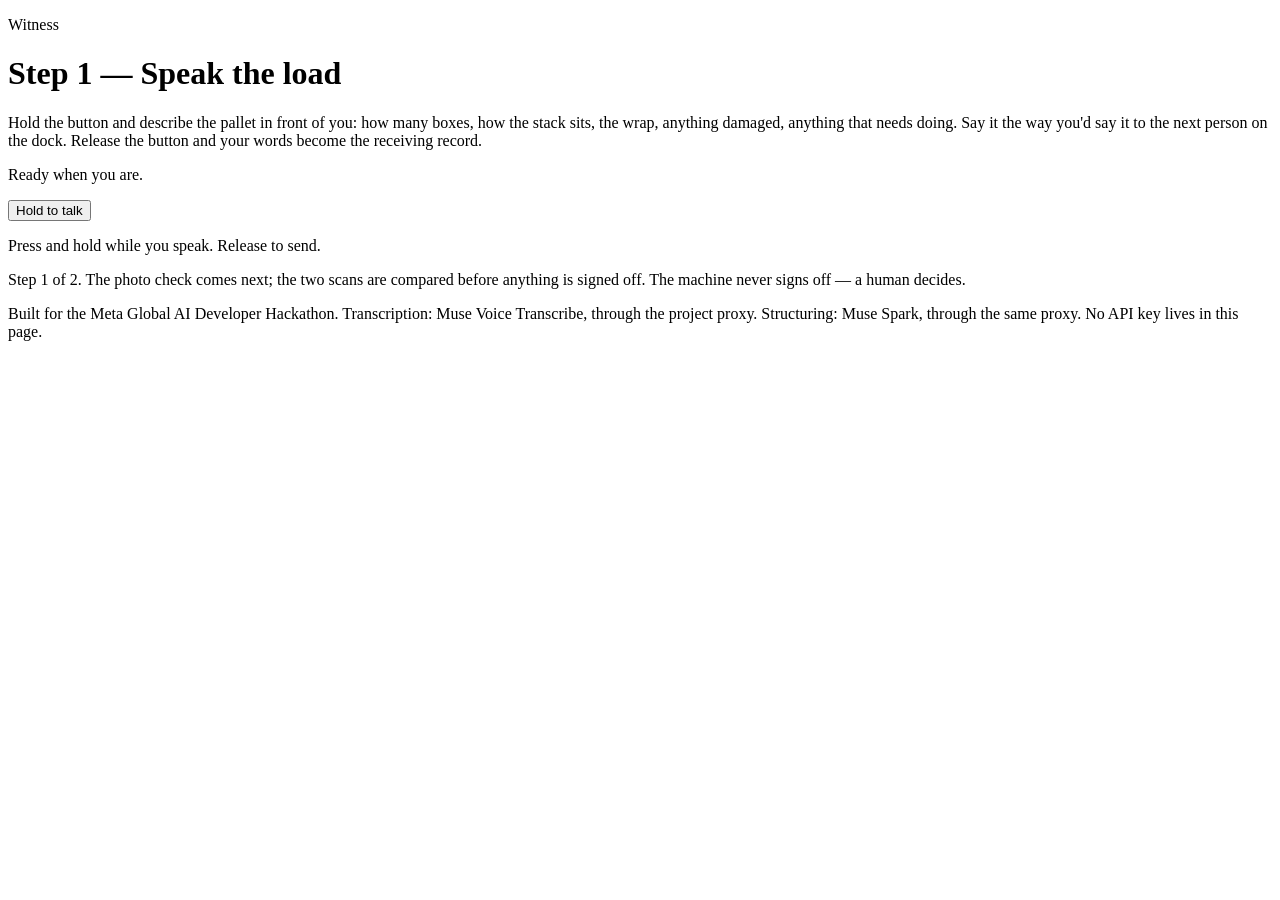
==== index.html @ 19655ab4 "Step 1 page: hold-to-talk voice scan, verbatim transcript, structured record" ====
<!DOCTYPE html>
<html lang="en">
<head>
<meta charset="utf-8">
<meta name="viewport" content="width=device-width, initial-scale=1">
<title>Witness — Step 1: Speak the load</title>
<link rel="stylesheet" href="css/witness.css">
</head>
<body>
<main class="wrap">

  <header class="masthead">
    <p class="kicker">Witness</p>
    <h1>Step 1 — Speak the load</h1>
    <p class="lede">Hold the button and describe the pallet in front of you:
    how many boxes, how the stack sits, the wrap, anything damaged, anything
    that needs doing. Say it the way you'd say it to the next person on the
    dock. Release the button and your words become the receiving record.</p>
  </header>

  <p id="status" class="status" role="status">Ready when you are.</p>

  <button id="talkBtn" class="talk" type="button" aria-pressed="false">
    <span id="talkLabel">Hold to talk</span>
  </button>
  <p class="hint">Press and hold while you speak. Release to send.</p>

  <div id="errorBox" class="error" role="alert" hidden></div>

  <section id="transcriptBox" class="panel" hidden>
    <h2>Your spoken scan</h2>
    <p class="note">Exactly as transcribed — unedited. This is witness one.</p>
    <p id="transcriptText" class="transcript"></p>
  </section>

  <section id="recordBox" class="panel" hidden>
    <h2>Receiving record</h2>
    <p class="note">Structured from your words only. A field you didn't
    speak to says <em>Not said</em> — nothing is filled in for you.</p>
    <dl id="recordRows" class="rows"></dl>
  </section>

  <footer class="foot">
    <p>Step 1 of 2. The photo check comes next; the two scans are compared
    before anything is signed off. The machine never signs off — a human
    decides.</p>
    <p class="small">Built for the Meta Global AI Developer Hackathon.
    Transcription: Muse Voice Transcribe, through the project proxy.
    Structuring: Muse Spark, through the same proxy. No API key lives in
    this page.</p>
  </footer>

</main>
<script src="js/voice.js"></script>
<script src="js/record.js"></script>
</body>
</html>
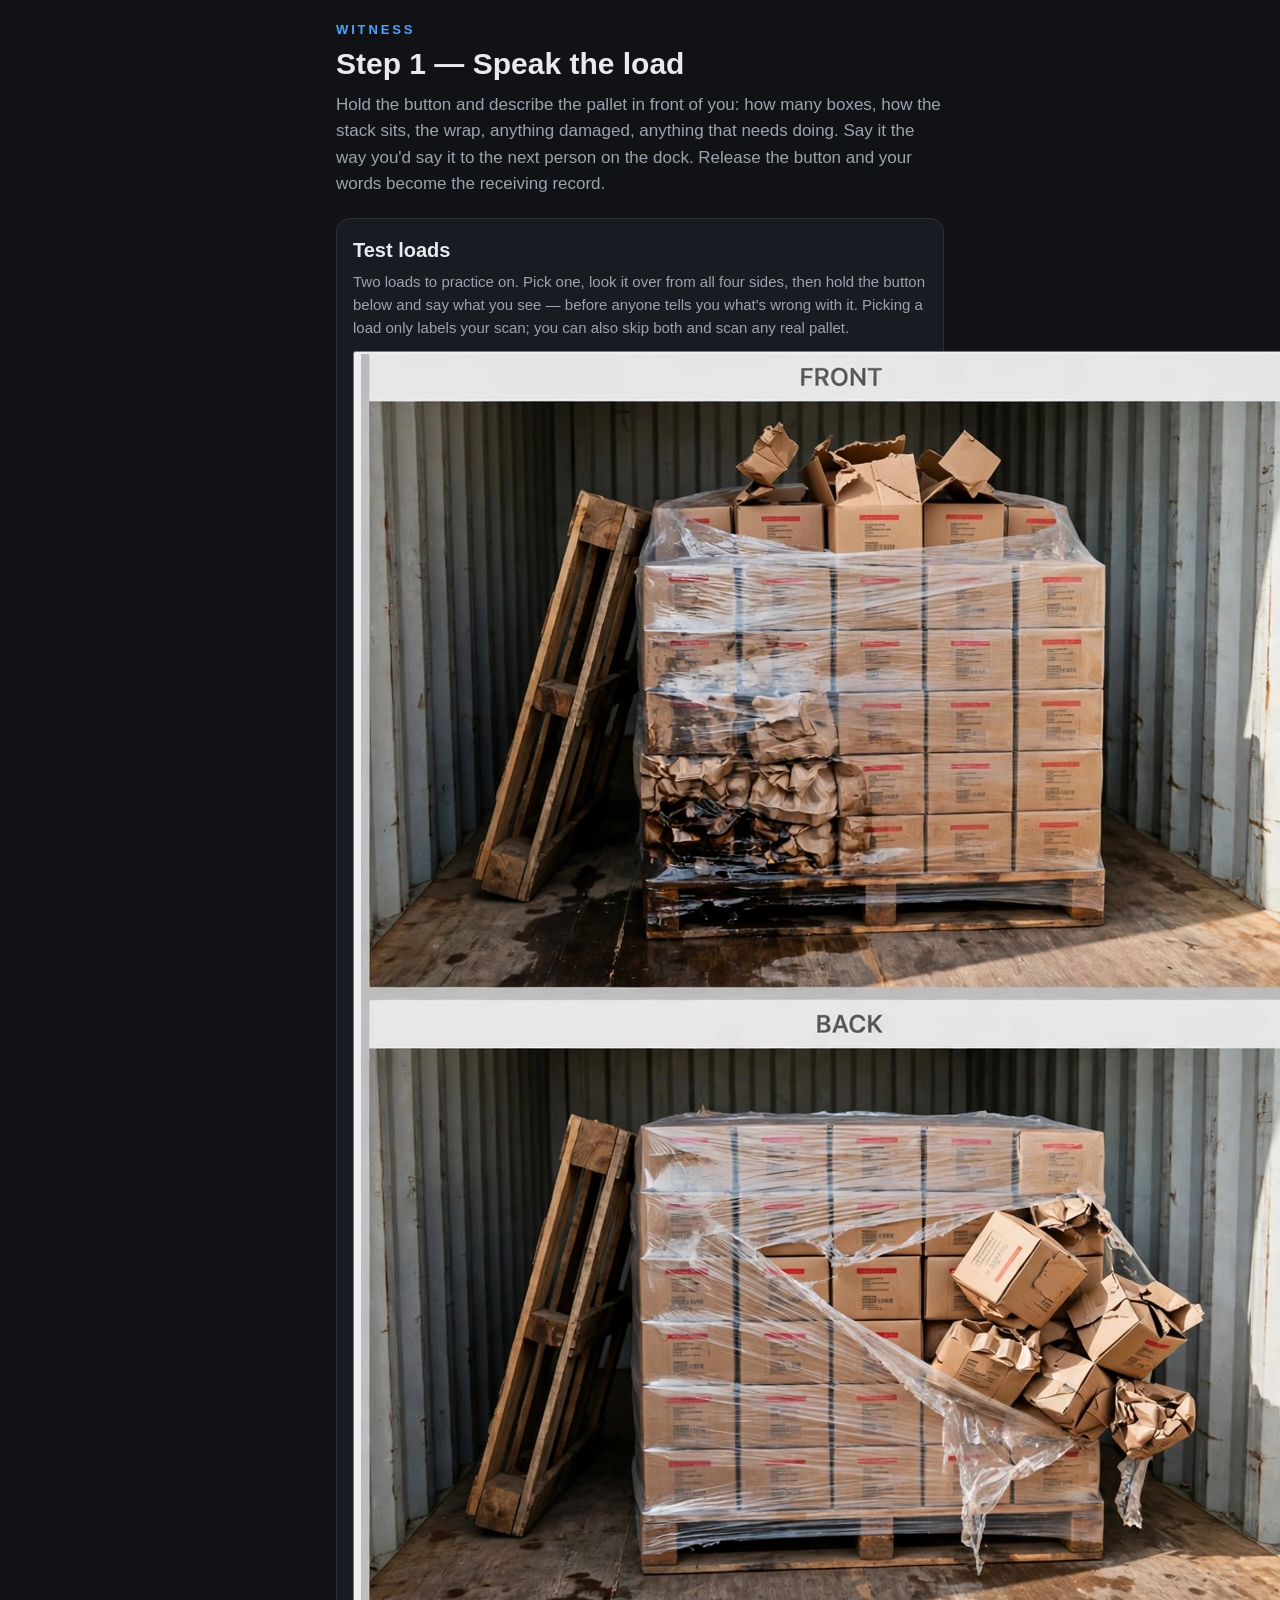
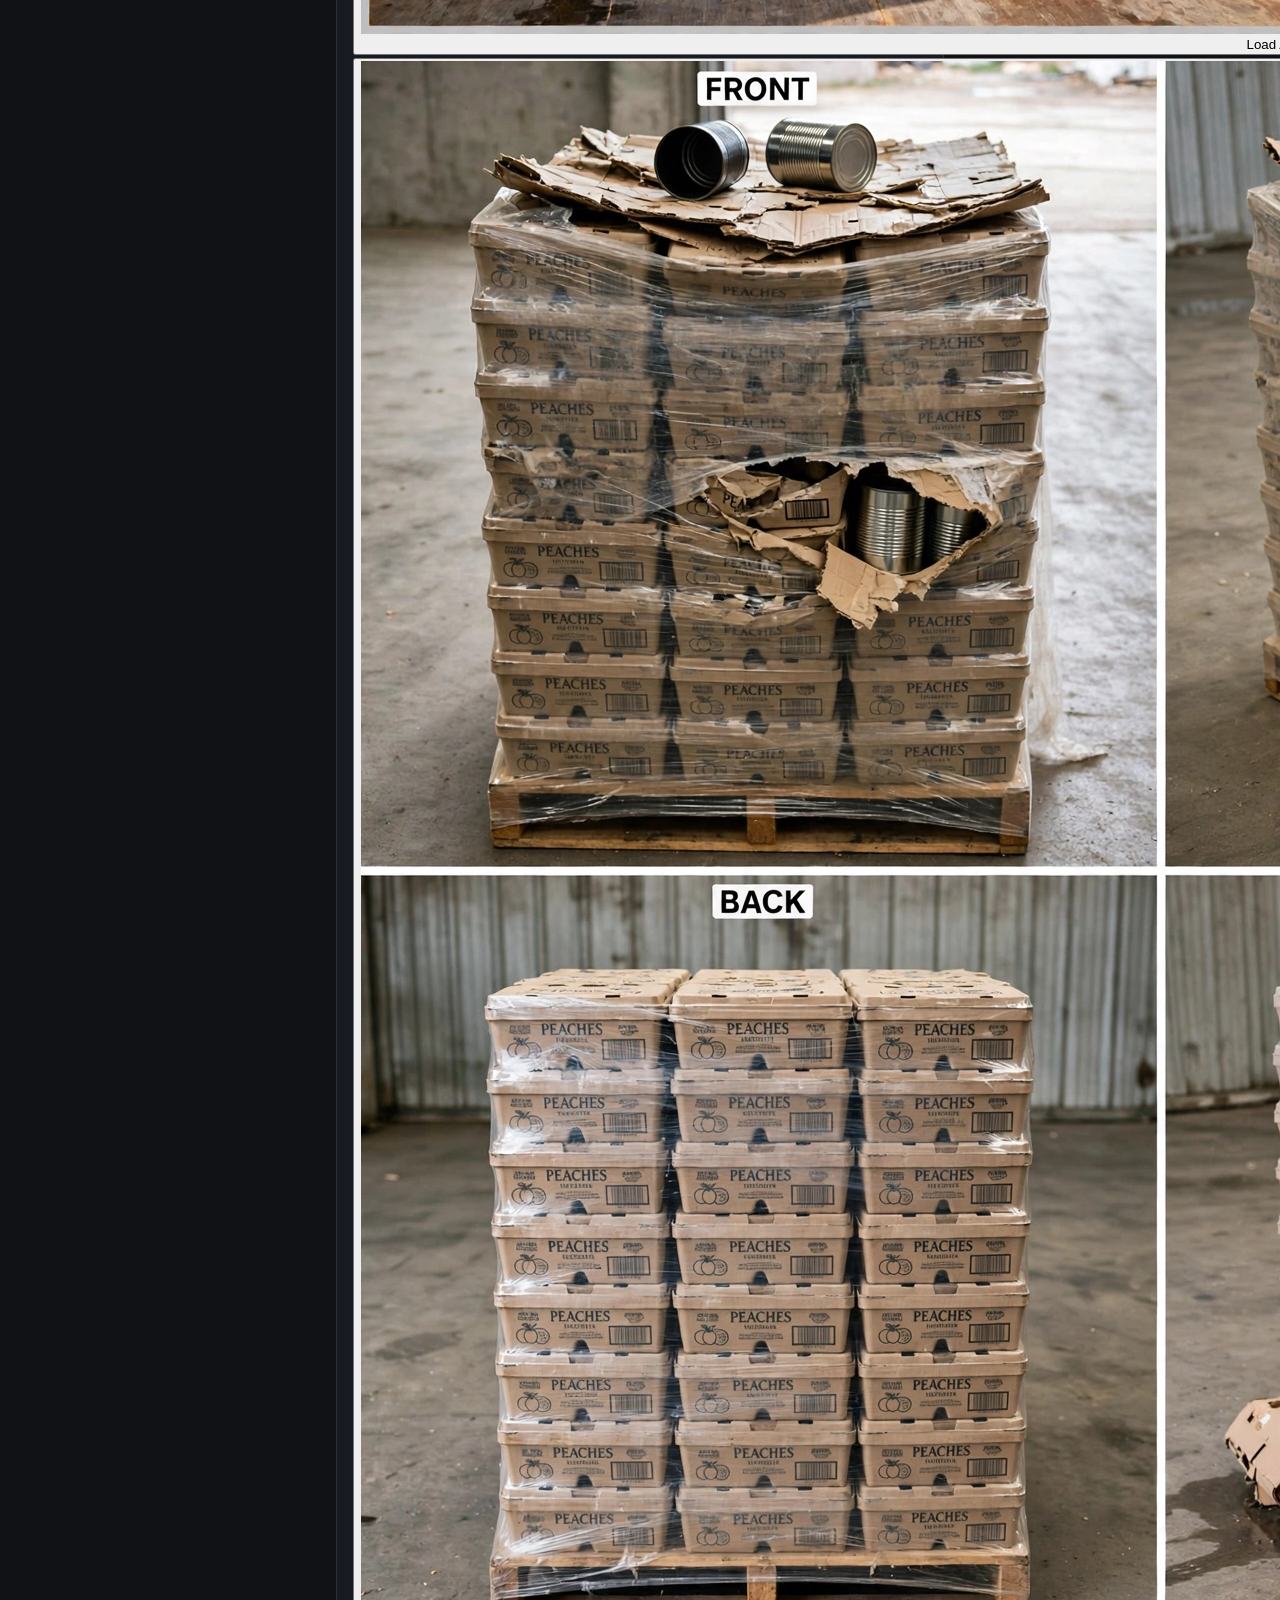
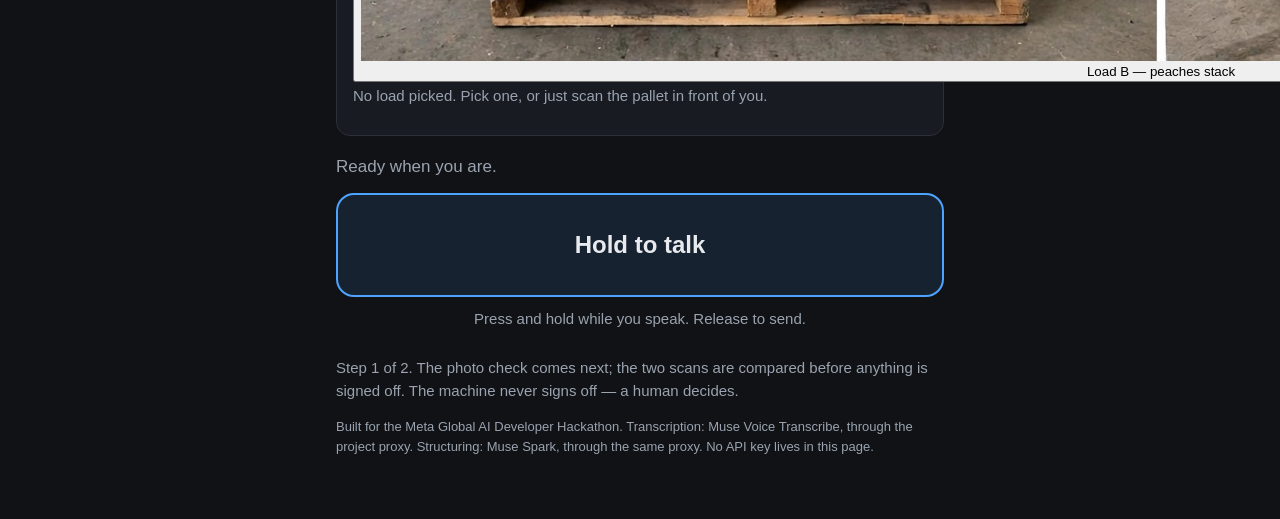
==== commit 679aa7c8: "Page: Test loads section (both photo loads, tap to pick) + Share this scan button and copy fallback " ====
--- a/index.html
+++ b/index.html
@@ -17,6 +17,23 @@
     that needs doing. Say it the way you'd say it to the next person on the
     dock. Release the button and your words become the receiving record.</p>
   </header>
+
+  <section id="loadsBox" class="panel">
+    <h2>Test loads</h2>
+    <p class="note">Two loads to practice on. Pick one, look it over from
+    all four sides, then hold the button below and say what you see —
+    before anyone tells you what's wrong with it. Picking a load only
+    labels your scan; you can also skip both and scan any real pallet.</p>
+    <button type="button" class="load" data-load="a" aria-pressed="false">
+      <img src="test-data/photos/load-a-container-cube.webp" alt="Load A — a cube of cartons on a pallet inside a container, shown from the front, right, back and left">
+      <span class="load-name">Load A — container cube</span>
+    </button>
+    <button type="button" class="load" data-load="b" aria-pressed="false">
+      <img src="test-data/photos/load-b-peaches-stack.webp" alt="Load B — a tall stack of peach cartons on a pallet, shown from the front, right, back and left">
+      <span class="load-name">Load B — peaches stack</span>
+    </button>
+    <p id="loadStatus" class="note load-status">No load picked. Pick one, or just scan the pallet in front of you.</p>
+  </section>
 
   <p id="status" class="status" role="status">Ready when you are.</p>
 
@@ -38,6 +55,13 @@
     <p class="note">Structured from your words only. A field you didn't
     speak to says <em>Not said</em> — nothing is filled in for you.</p>
     <dl id="recordRows" class="rows"></dl>
+    <button id="shareBtn" class="share" type="button" hidden>Share this scan</button>
+    <div id="shareFallback" hidden>
+      <p class="note">This browser can't share or copy directly — your
+      scan is written out below so you can select it and copy it
+      yourself.</p>
+      <textarea id="shareText" class="share-text" readonly rows="12"></textarea>
+    </div>
   </section>
 
   <footer class="foot">
--- a/css/witness.css
+++ b/css/witness.css
@@ -0,0 +1,117 @@
+/* Witness Step 1 — plain, dark, phone-first. Big type, big button,
+   nothing decorative between the receiver and the record. */
+
+:root {
+  --bg: #101216;
+  --panel: #181b21;
+  --line: #2a2f38;
+  --text: #e8eaed;
+  --dim: #9aa3af;
+  --accent: #4da3ff;
+  --danger: #ff5d5d;
+  --danger-bg: #2a1719;
+  --ok: #7bd88f;
+}
+
+* { box-sizing: border-box; }
+
+body {
+  margin: 0;
+  background: var(--bg);
+  color: var(--text);
+  font: 17px/1.55 -apple-system, "Segoe UI", Roboto, Helvetica, Arial, sans-serif;
+}
+
+.wrap {
+  max-width: 640px;
+  margin: 0 auto;
+  padding: 20px 16px 48px;
+}
+
+.kicker {
+  margin: 0;
+  letter-spacing: 0.22em;
+  text-transform: uppercase;
+  font-size: 13px;
+  color: var(--accent);
+  font-weight: 700;
+}
+
+h1 { margin: 6px 0 10px; font-size: 30px; line-height: 1.2; }
+h2 { margin: 0 0 4px; font-size: 20px; }
+
+.lede { color: var(--dim); margin: 0 0 20px; }
+
+.status {
+  min-height: 1.55em;
+  margin: 0 0 12px;
+  color: var(--dim);
+}
+.status.busy { color: var(--accent); }
+.status.done { color: var(--ok); }
+
+/* The button is the app. Thumb-sized, unmissable, honest states. */
+.talk {
+  display: block;
+  width: 100%;
+  min-height: 104px;
+  border: 2px solid var(--accent);
+  border-radius: 18px;
+  background: #16222f;
+  color: var(--text);
+  font-size: 24px;
+  font-weight: 700;
+  cursor: pointer;
+  touch-action: none;          /* holding must not scroll the page */
+  -webkit-user-select: none;
+  user-select: none;
+  -webkit-touch-callout: none; /* no long-press callout on iOS */
+}
+.talk:focus-visible { outline: 3px solid var(--accent); outline-offset: 3px; }
+.talk.recording {
+  background: var(--danger-bg);
+  border-color: var(--danger);
+  color: #ffd9d9;
+}
+.talk:disabled { opacity: 0.55; cursor: wait; }
+
+.hint { text-align: center; color: var(--dim); margin: 10px 0 22px; font-size: 15px; }
+
+.error {
+  border: 1px solid var(--danger);
+  background: var(--danger-bg);
+  border-radius: 12px;
+  padding: 12px 14px;
+  margin: 0 0 18px;
+}
+
+.panel {
+  background: var(--panel);
+  border: 1px solid var(--line);
+  border-radius: 14px;
+  padding: 16px;
+  margin: 0 0 18px;
+}
+.panel .note { color: var(--dim); margin: 0 0 12px; font-size: 15px; }
+.transcript { margin: 0; white-space: pre-wrap; }
+
+.rows { margin: 0; }
+.rows .row {
+  display: block;
+  padding: 9px 0;
+  border-top: 1px solid var(--line);
+}
+.rows .row:first-child { border-top: none; padding-top: 2px; }
+.rows dt {
+  font-size: 13px;
+  letter-spacing: 0.08em;
+  text-transform: uppercase;
+  color: var(--dim);
+  margin: 0 0 2px;
+}
+.rows dd { margin: 0; }
+.rows dd.unsaid { color: var(--dim); font-style: italic; }
+.rows dd ul { margin: 0; padding-left: 20px; }
+
+.foot { color: var(--dim); font-size: 15px; margin-top: 26px; }
+.foot .small { font-size: 13px; }
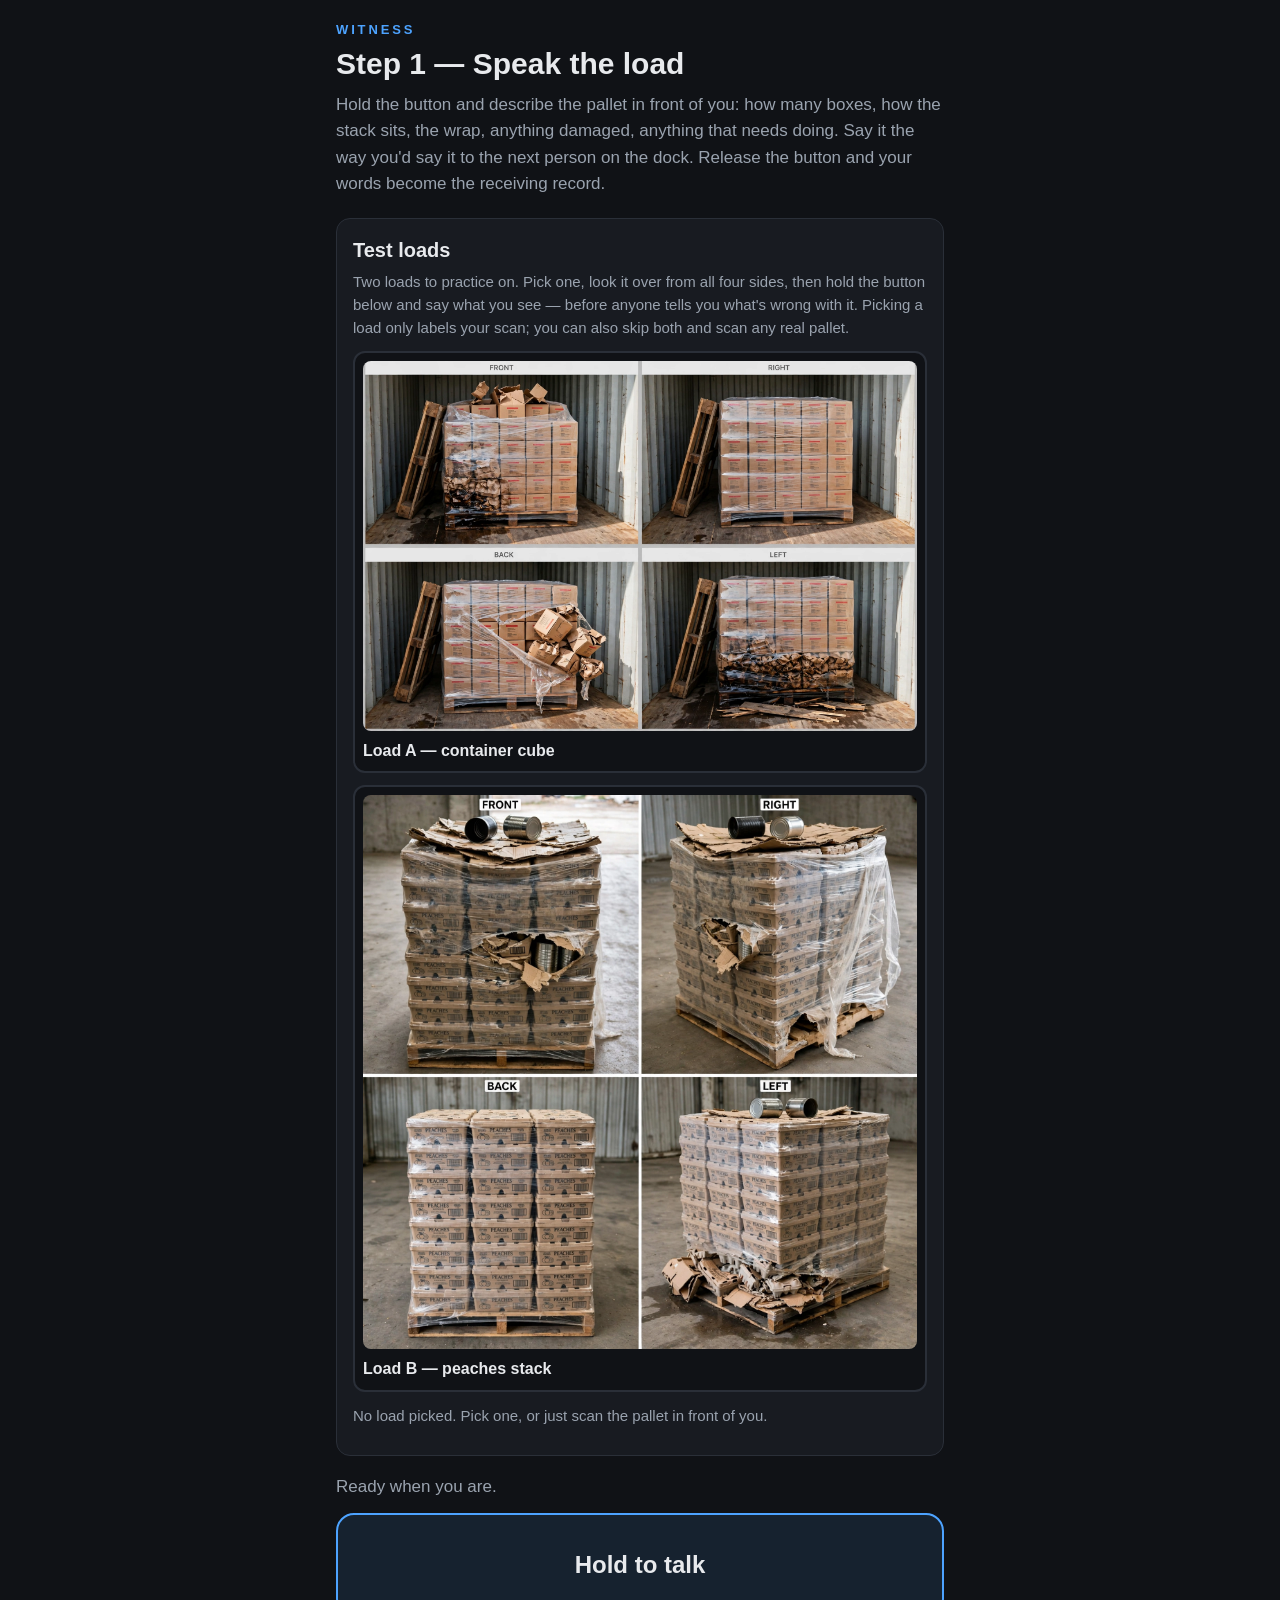
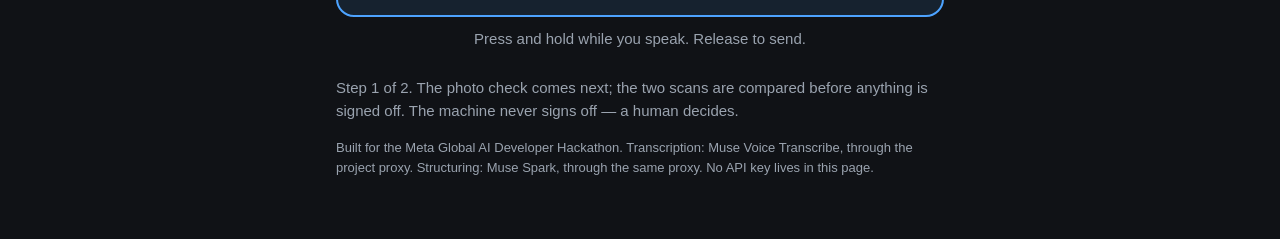
==== commit ac62218a: "Index: flags panel replaces fixed-field record; Save this scan button replaces Share" ====
--- a/index.html
+++ b/index.html
@@ -51,11 +51,16 @@
   </section>
 
   <section id="recordBox" class="panel" hidden>
-    <h2>Receiving record</h2>
-    <p class="note">Structured from your words only. A field you didn't
-    speak to says <em>Not said</em> — nothing is filled in for you.</p>
-    <dl id="recordRows" class="rows"></dl>
-    <button id="shareBtn" class="share" type="button" hidden>Share this scan</button>
+    <h2>Flags from your scan</h2>
+    <p class="note">Everything in your words that sounds like it belongs
+    in a receiving report — flagged, not sorted into fixed boxes. Each
+    flag quotes you exactly; nothing is added and nothing is filled in
+    for you.</p>
+    <div id="flagsList" class="flags"></div>
+    <p id="flagsEmpty" class="note" hidden>Nothing flagged in this scan.</p>
+    <p id="flagsUnavailable" class="note" hidden>Flags unavailable for
+    this scan. Your spoken scan above is still the record.</p>
+    <button id="saveBtn" class="share" type="button" hidden>Save this scan</button>
     <div id="shareFallback" hidden>
       <p class="note">This browser can't share or copy directly — your
       scan is written out below so you can select it and copy it
--- a/css/witness.css
+++ b/css/witness.css
@@ -113,5 +113,55 @@
 .rows dd.unsaid { color: var(--dim); font-style: italic; }
 .rows dd ul { margin: 0; padding-left: 20px; }
 
+/* Test loads: tap to pick the load being scanned. The pick never
+   changes the scan — it only labels the shared text. */
+.load {
+  display: block;
+  width: 100%;
+  margin: 0 0 12px;
+  padding: 8px;
+  background: var(--bg);
+  border: 2px solid var(--line);
+  border-radius: 12px;
+  color: var(--text);
+  font: inherit;
+  text-align: left;
+  cursor: pointer;
+}
+.load img { display: block; width: 100%; height: auto; border-radius: 8px; }
+.load-name { display: block; margin-top: 8px; font-size: 16px; font-weight: 700; }
+.load.selected { border-color: var(--accent); background: #16222f; }
+.load.selected .load-name::after { content: " — selected"; color: var(--accent); }
+.load:focus-visible { outline: 3px solid var(--accent); outline-offset: 2px; }
+.load-status { margin-bottom: 0; }
+
+/* Share: sits under the record, appears only once a record exists. */
+.share {
+  display: block;
+  width: 100%;
+  min-height: 56px;
+  margin-top: 14px;
+  border: 2px solid var(--accent);
+  border-radius: 14px;
+  background: transparent;
+  color: var(--accent);
+  font-size: 18px;
+  font-weight: 700;
+  cursor: pointer;
+}
+.share[hidden] { display: none; }
+.share:focus-visible { outline: 3px solid var(--accent); outline-offset: 3px; }
+
+.share-text {
+  width: 100%;
+  margin-top: 4px;
+  padding: 10px;
+  background: var(--bg);
+  color: var(--text);
+  border: 1px solid var(--line);
+  border-radius: 10px;
+  font: 14px/1.5 ui-monospace, Menlo, Consolas, monospace;
+}
+
 .foot { color: var(--dim); font-size: 15px; margin-top: 26px; }
 .foot .small { font-size: 13px; }
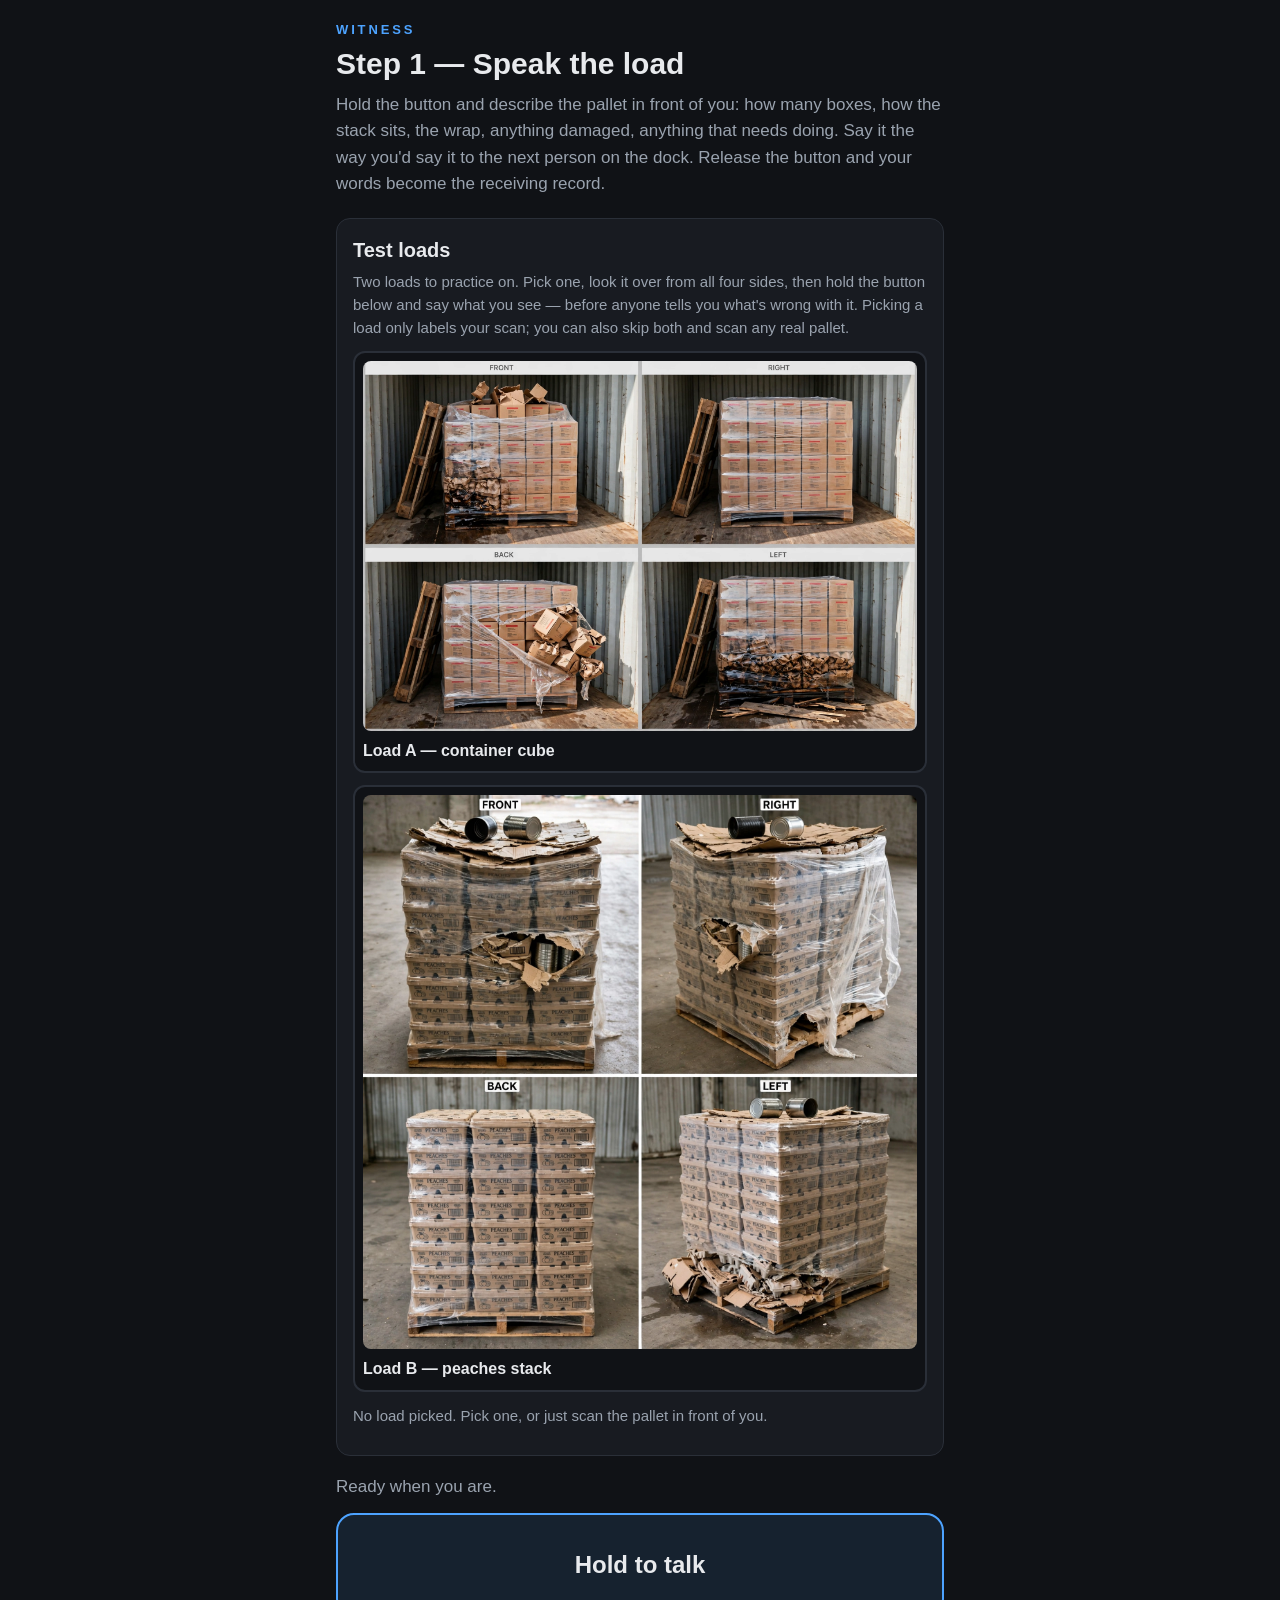
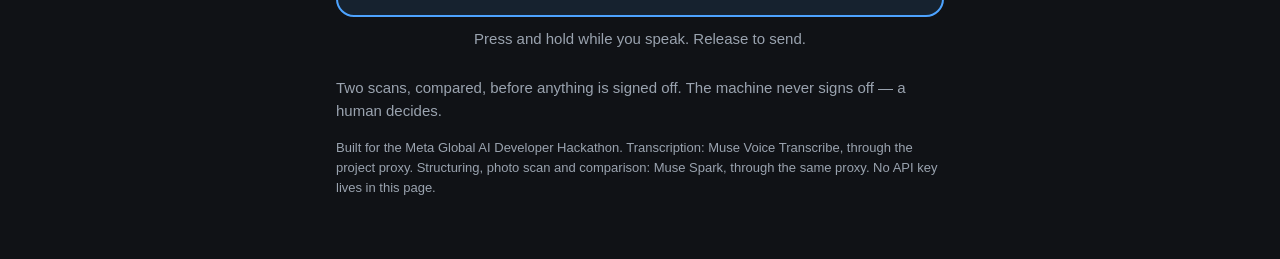
==== commit 2de04777: "Step 2: photo scan, comparison, OS&D report (end-to-end loop)" ====
--- a/index.html
+++ b/index.html
@@ -3,7 +3,7 @@
 <head>
 <meta charset="utf-8">
 <meta name="viewport" content="width=device-width, initial-scale=1">
-<title>Witness — Step 1: Speak the load</title>
+<title>Witness — the receiving cross-check</title>
 <link rel="stylesheet" href="css/witness.css">
 </head>
 <body>
@@ -69,18 +69,42 @@
     </div>
   </section>
 
+  <section id="step2Box" class="panel" hidden>
+    <h2>Step 2 — Photo scan &amp; comparison</h2>
+    <p class="note">The second witness. The photo scan reads the same
+    load from all four sides and flags what it sees; then the two scans
+    are compared, point by point. Agreements are trusted. Disagreements
+    and things neither scan can settle become the OS&amp;D report —
+    and a human settles those.</p>
+    <p id="photoStatus" class="note">Waiting for your spoken scan —
+    Step 2 compares it against the photos.</p>
+    <button id="photoBtn" class="share" type="button">Run the photo scan</button>
+    <div id="photoFlags" hidden></div>
+    <div id="verdicts" hidden></div>
+    <div id="osdBox" hidden>
+      <h3 class="subhead">OS&amp;D exception report</h3>
+      <pre id="osdText" class="osd"></pre>
+      <button id="osdSaveBtn" class="share" type="button">Save the OS&amp;D report</button>
+      <div id="osdFallback" hidden>
+        <p class="note">Saving didn't reach storage — the report is
+        written out below so you can select it and copy it yourself.</p>
+        <textarea id="osdTextCopy" class="share-text" readonly rows="14"></textarea>
+      </div>
+    </div>
+  </section>
+
   <footer class="foot">
-    <p>Step 1 of 2. The photo check comes next; the two scans are compared
-    before anything is signed off. The machine never signs off — a human
-    decides.</p>
+    <p>Two scans, compared, before anything is signed off. The machine
+    never signs off — a human decides.</p>
     <p class="small">Built for the Meta Global AI Developer Hackathon.
     Transcription: Muse Voice Transcribe, through the project proxy.
-    Structuring: Muse Spark, through the same proxy. No API key lives in
-    this page.</p>
+    Structuring, photo scan and comparison: Muse Spark, through the
+    same proxy. No API key lives in this page.</p>
   </footer>
 
 </main>
 <script src="js/voice.js"></script>
 <script src="js/record.js"></script>
+<script src="js/photo.js"></script>
 </body>
 </html>
--- a/css/witness.css
+++ b/css/witness.css
@@ -163,5 +163,25 @@
   font: 14px/1.5 ui-monospace, Menlo, Consolas, monospace;
 }
 
+/* Flags: each report-worthy item from the transcript — a short plain
+   label over the speaker's exact words, quoted. */
+.flags .flag {
+  padding: 9px 0 9px 12px;
+  border-top: 1px solid var(--line);
+  border-left: 3px solid var(--accent);
+  margin-top: 9px;
+}
+.flags .flag:first-child { margin-top: 0; }
+.flag-label {
+  font-size: 13px;
+  letter-spacing: 0.08em;
+  text-transform: uppercase;
+  color: var(--dim);
+  margin: 0 0 2px;
+}
+.flag-quote { margin: 0; }
+.flag-quote::before { content: "“"; }
+.flag-quote::after { content: "”"; }
+
 .foot { color: var(--dim); font-size: 15px; margin-top: 26px; }
 .foot .small { font-size: 13px; }
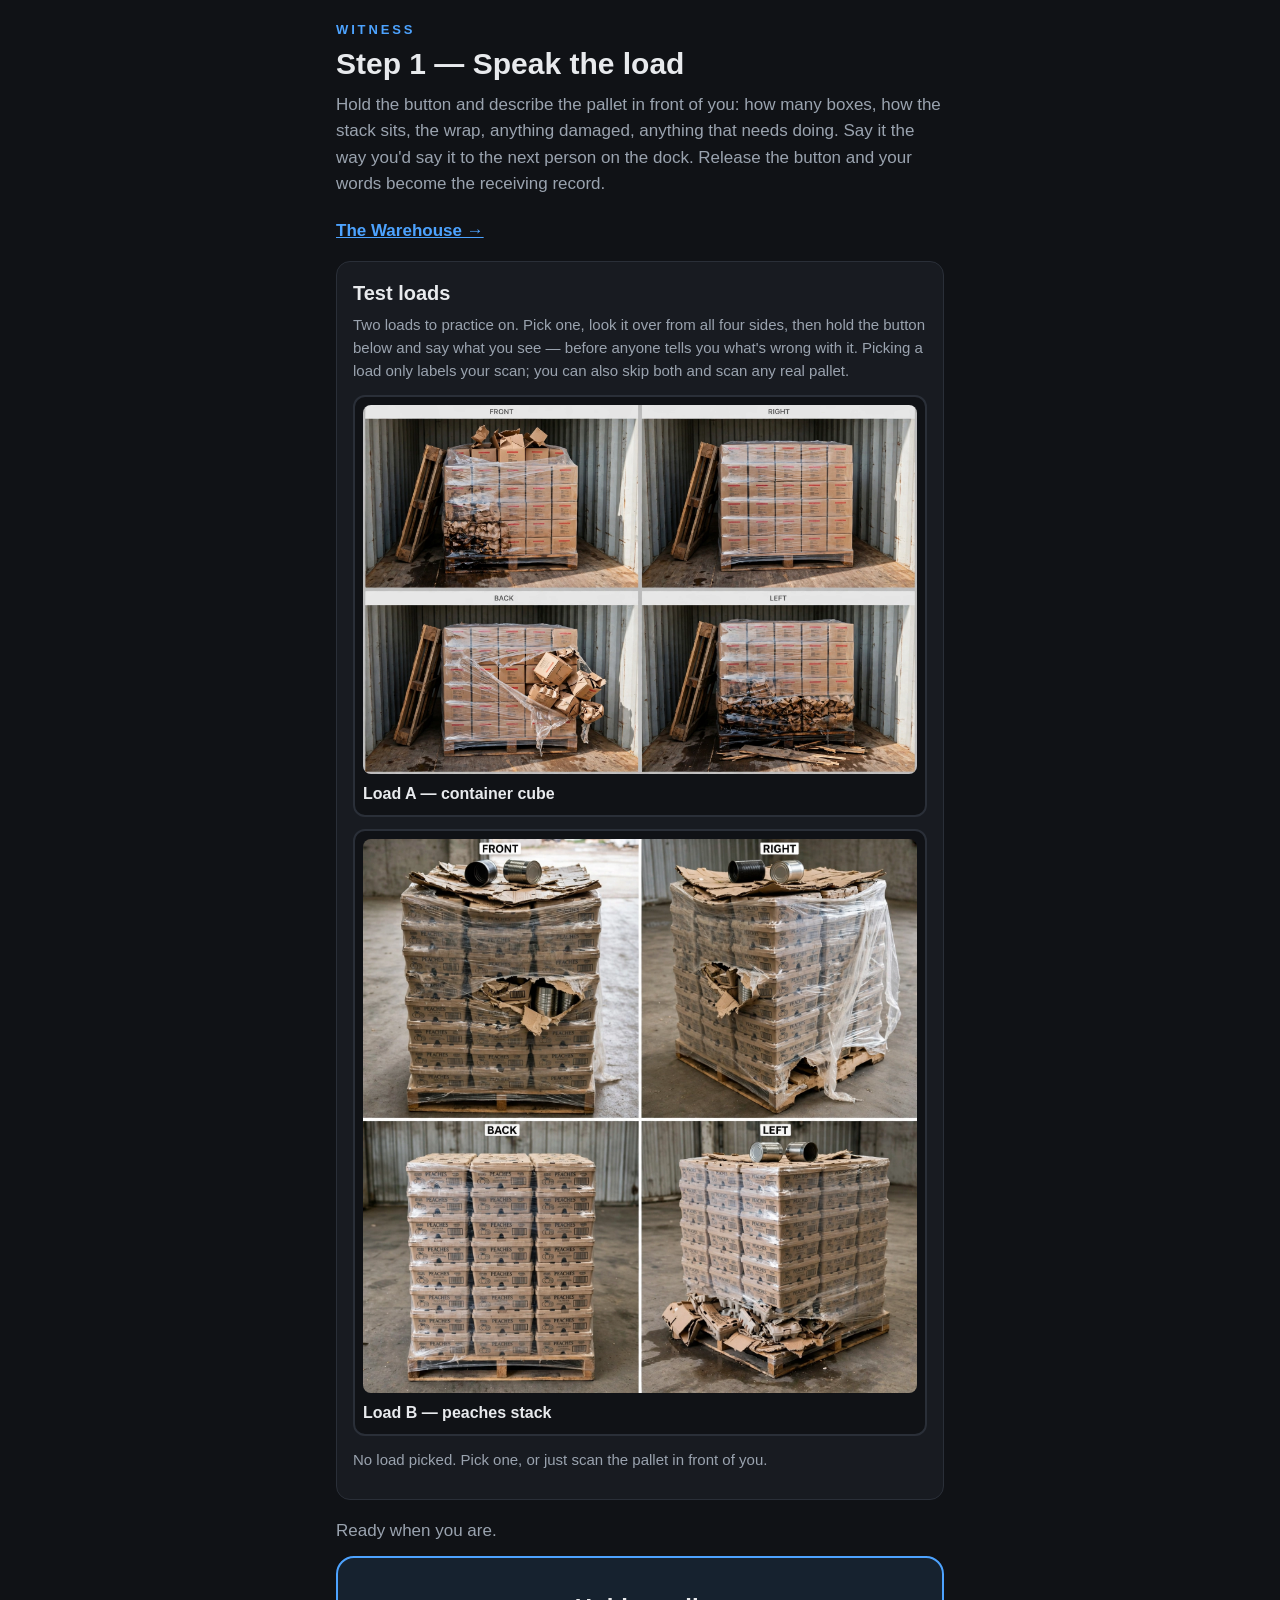
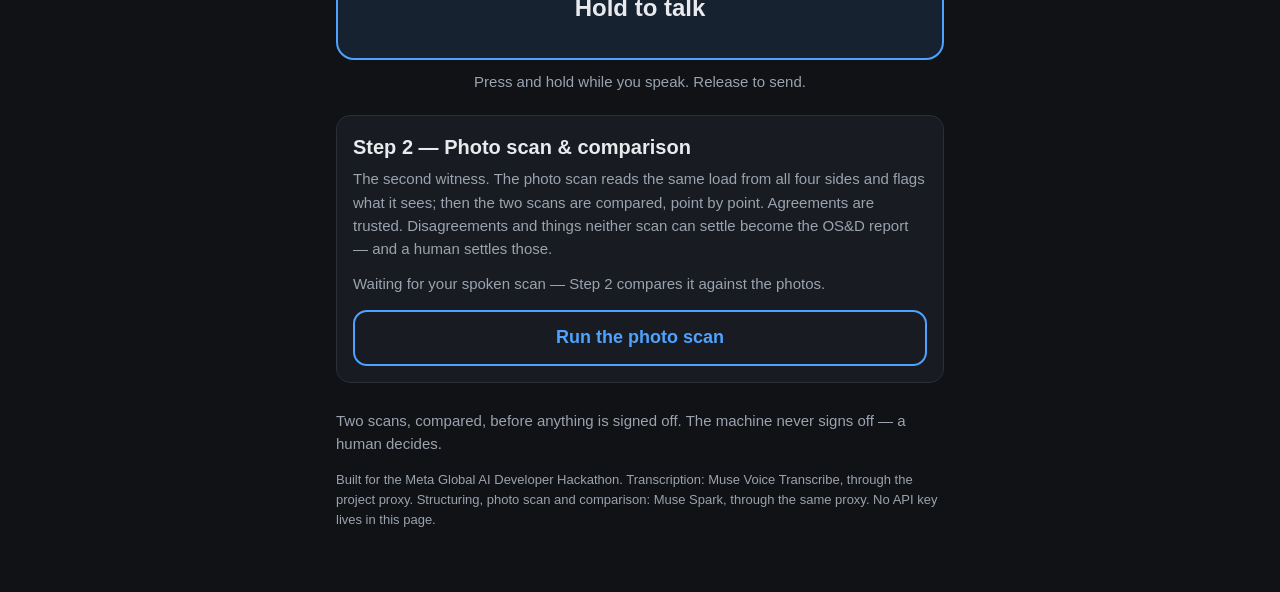
==== commit 1be1262e: "Add one link from the receiving app to The Warehouse page" ====
--- a/index.html
+++ b/index.html
@@ -16,6 +16,7 @@
     how many boxes, how the stack sits, the wrap, anything damaged, anything
     that needs doing. Say it the way you'd say it to the next person on the
     dock. Release the button and your words become the receiving record.</p>
+    <p class="note"><a href="warehouse.html" style="color:#4da3ff;font-weight:700">The Warehouse →</a></p>
   </header>
 
   <section id="loadsBox" class="panel">
--- a/css/witness.css
+++ b/css/witness.css
@@ -185,3 +185,66 @@
 
 .foot { color: var(--dim); font-size: 15px; margin-top: 26px; }
 .foot .small { font-size: 13px; }
+
+/* Step 2 — photo flags grouped by side, the comparison's verdicts,
+   and the OS&D report. Same plain language as Step 1: bands and
+   landmarks first, colour never the only signal (every verdict chip
+   carries its word). */
+.subhead { margin: 20px 0 6px; font-size: 18px; }
+
+.side-group { margin-top: 12px; }
+.side-name {
+  font-size: 13px;
+  letter-spacing: 0.08em;
+  text-transform: uppercase;
+  color: var(--accent);
+  margin: 0 0 2px;
+  font-weight: 700;
+}
+.flags .photo-flag, #photoFlags .flag {
+  padding: 9px 0 9px 12px;
+  border-top: 1px solid var(--line);
+  border-left: 3px solid var(--accent);
+  margin-top: 9px;
+}
+.flag-detail { margin: 0; }
+
+.verdict {
+  padding: 10px 0 10px 12px;
+  border-top: 1px solid var(--line);
+  margin-top: 10px;
+}
+.verdict-head { margin: 0 0 4px; }
+.verdict-point { font-weight: 700; margin-left: 8px; }
+.verdict-line { margin: 0 0 2px; color: var(--text); }
+.verdict-note { margin: 0; color: var(--dim); font-size: 15px; }
+
+.chip {
+  display: inline-block;
+  padding: 2px 10px;
+  border-radius: 999px;
+  font-size: 13px;
+  font-weight: 700;
+  letter-spacing: 0.04em;
+  text-transform: uppercase;
+  border: 1px solid var(--line);
+  color: var(--text);
+  vertical-align: 2px;
+}
+.chip-agree { background: #17301d; border-color: var(--ok); color: var(--ok); }
+.chip-flag { background: var(--danger-bg); border-color: var(--danger); color: var(--danger); }
+.chip-cant-verify { background: #2e2a17; border-color: #d8b93e; color: #d8b93e; }
+.verdict-flag { border-left: 3px solid var(--danger); padding-left: 12px; }
+.verdict-agree { border-left: 3px solid var(--ok); padding-left: 12px; }
+.verdict-cant-verify { border-left: 3px solid #d8b93e; padding-left: 12px; }
+
+.osd {
+  white-space: pre-wrap;
+  word-wrap: break-word;
+  background: var(--bg);
+  border: 1px solid var(--line);
+  border-radius: 10px;
+  padding: 12px;
+  margin: 0;
+  font: 14px/1.55 ui-monospace, Menlo, Consolas, monospace;
+}
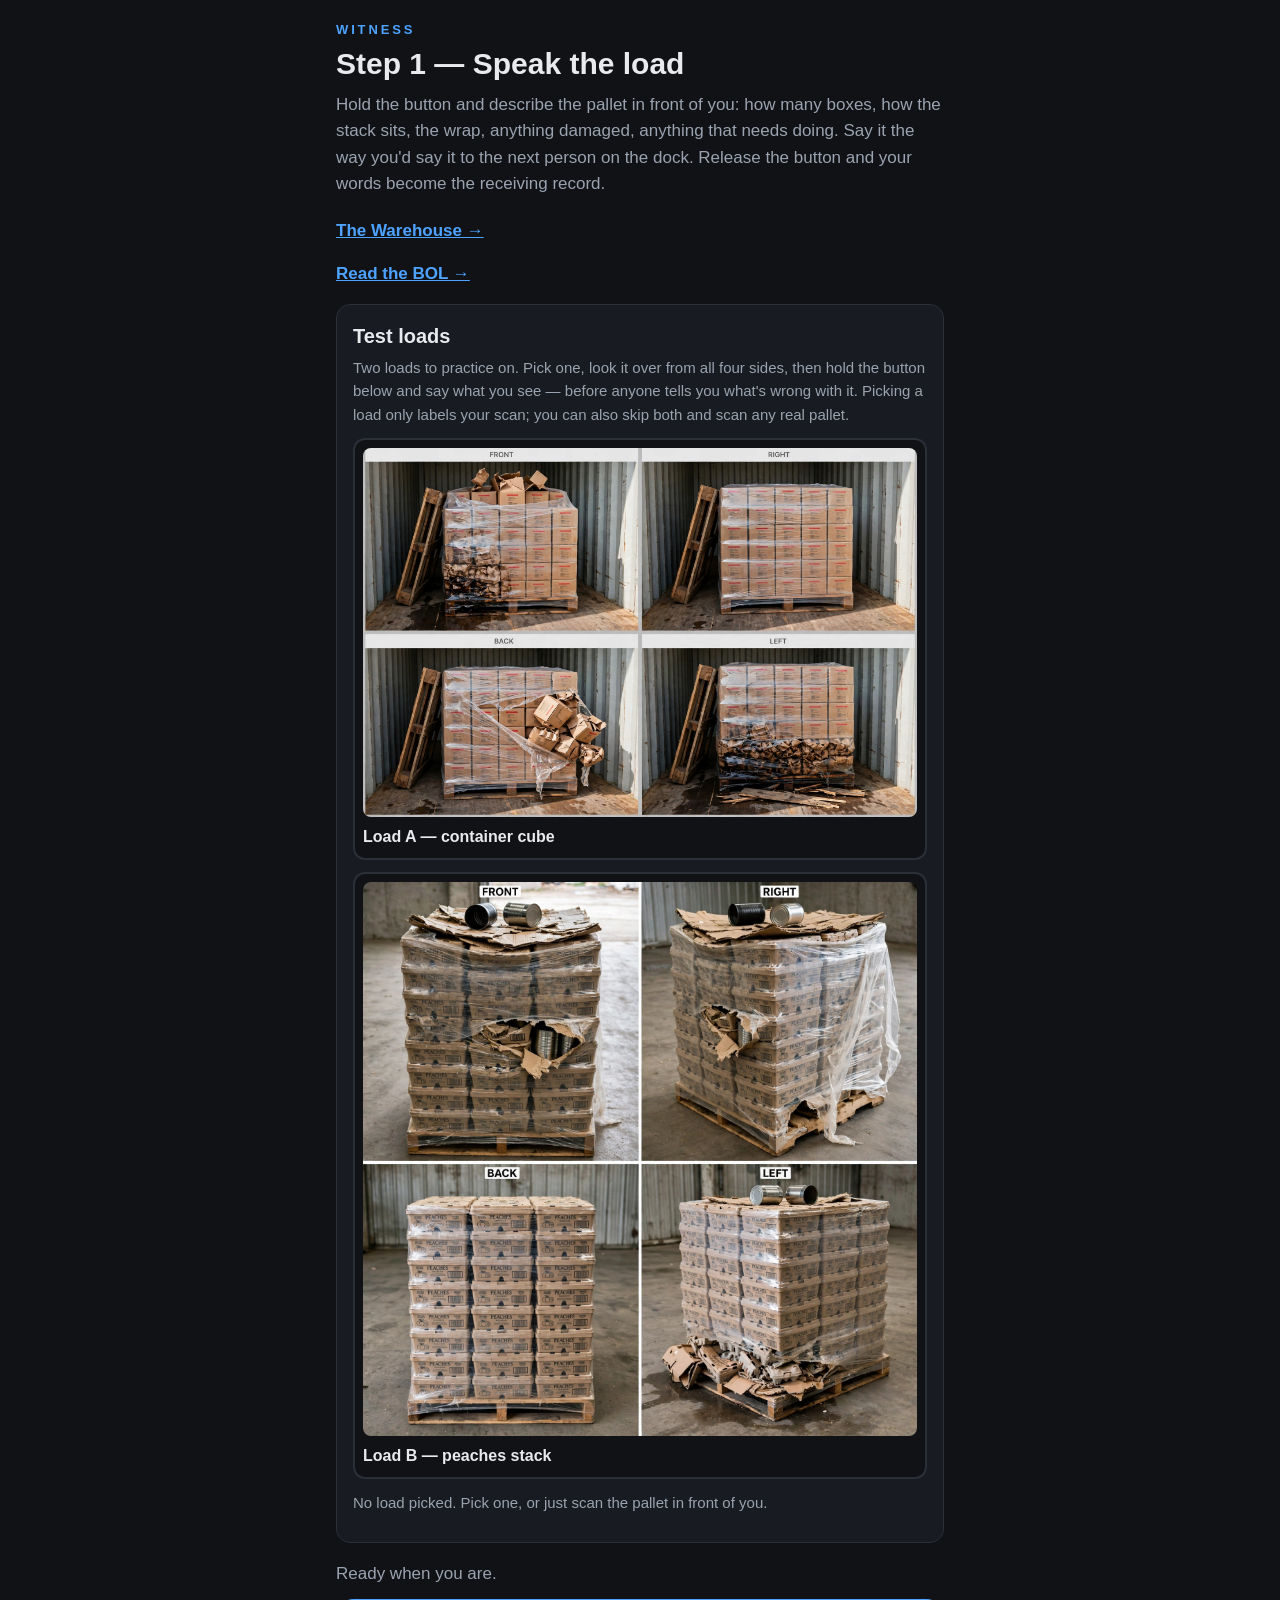
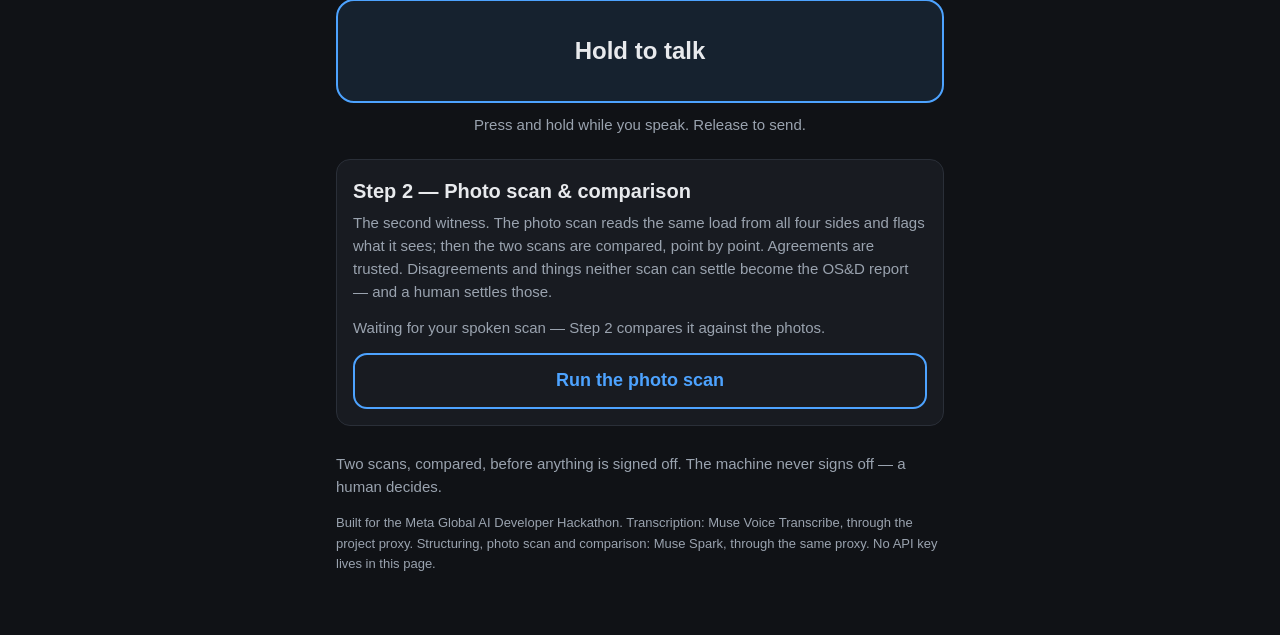
==== commit b9c995ba: "BOL camera read (slice 3): fixture, bol.html, js/bol.js, match, save - test-data/bol-test-load-001.h" ====
--- a/index.html
+++ b/index.html
@@ -17,6 +17,7 @@
     that needs doing. Say it the way you'd say it to the next person on the
     dock. Release the button and your words become the receiving record.</p>
     <p class="note"><a href="warehouse.html" style="color:#4da3ff;font-weight:700">The Warehouse →</a></p>
+    <p class="note"><a href="bol.html" style="color:#4da3ff;font-weight:700">Read the BOL →</a></p>
   </header>
 
   <section id="loadsBox" class="panel">
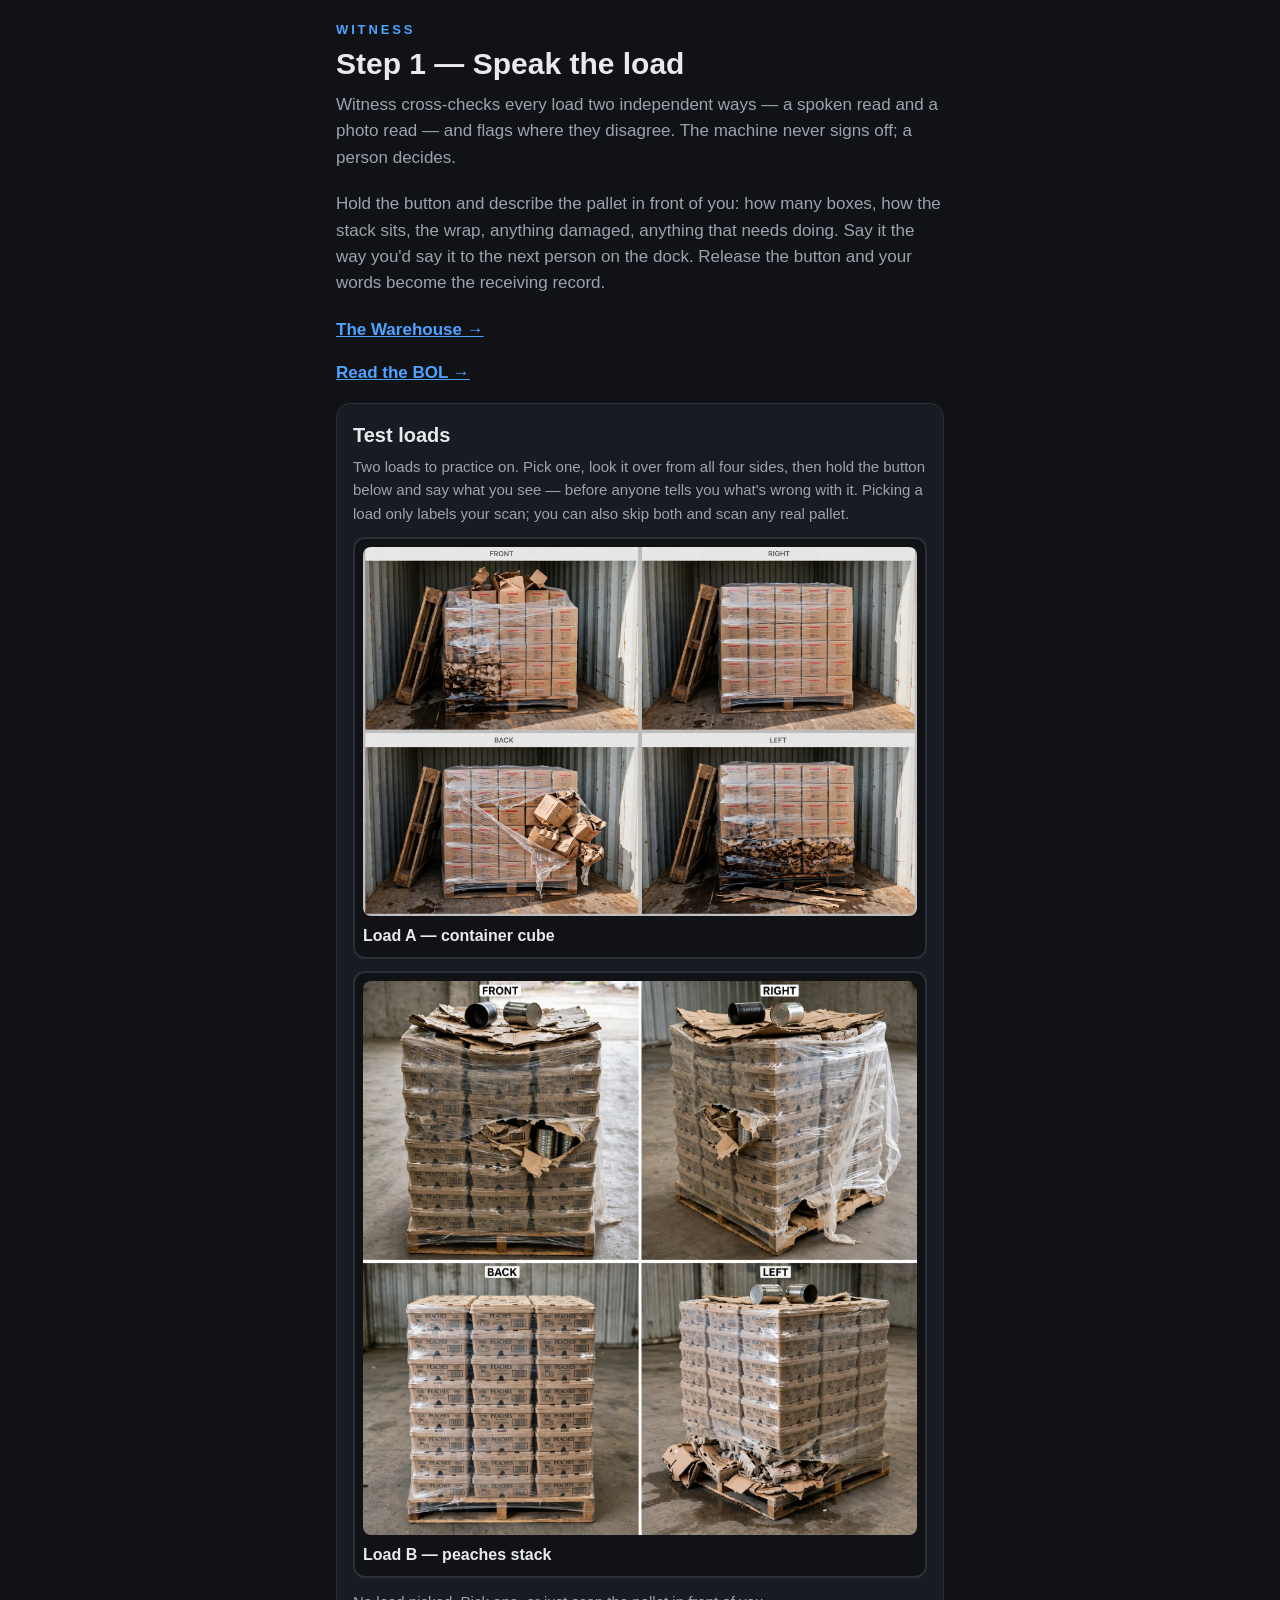
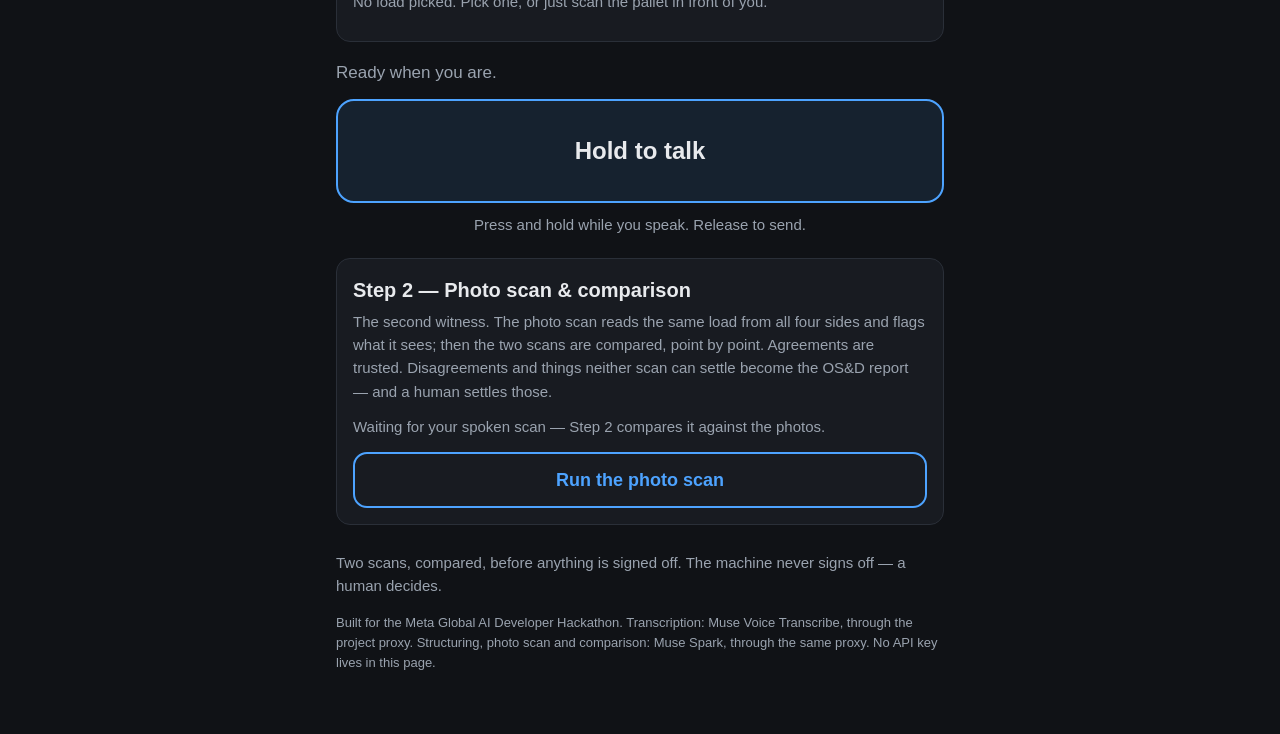
==== commit 4fc5c55d: "Welcome lines: the front page, console, and warehouse glasses explain themselves (William)" ====
--- a/index.html
+++ b/index.html
@@ -12,6 +12,7 @@
   <header class="masthead">
     <p class="kicker">Witness</p>
     <h1>Step 1 — Speak the load</h1>
+    <p class="lede">Witness cross-checks every load two independent ways — a spoken read and a photo read — and flags where they disagree. The machine never signs off; a person decides.</p>
     <p class="lede">Hold the button and describe the pallet in front of you:
     how many boxes, how the stack sits, the wrap, anything damaged, anything
     that needs doing. Say it the way you'd say it to the next person on the
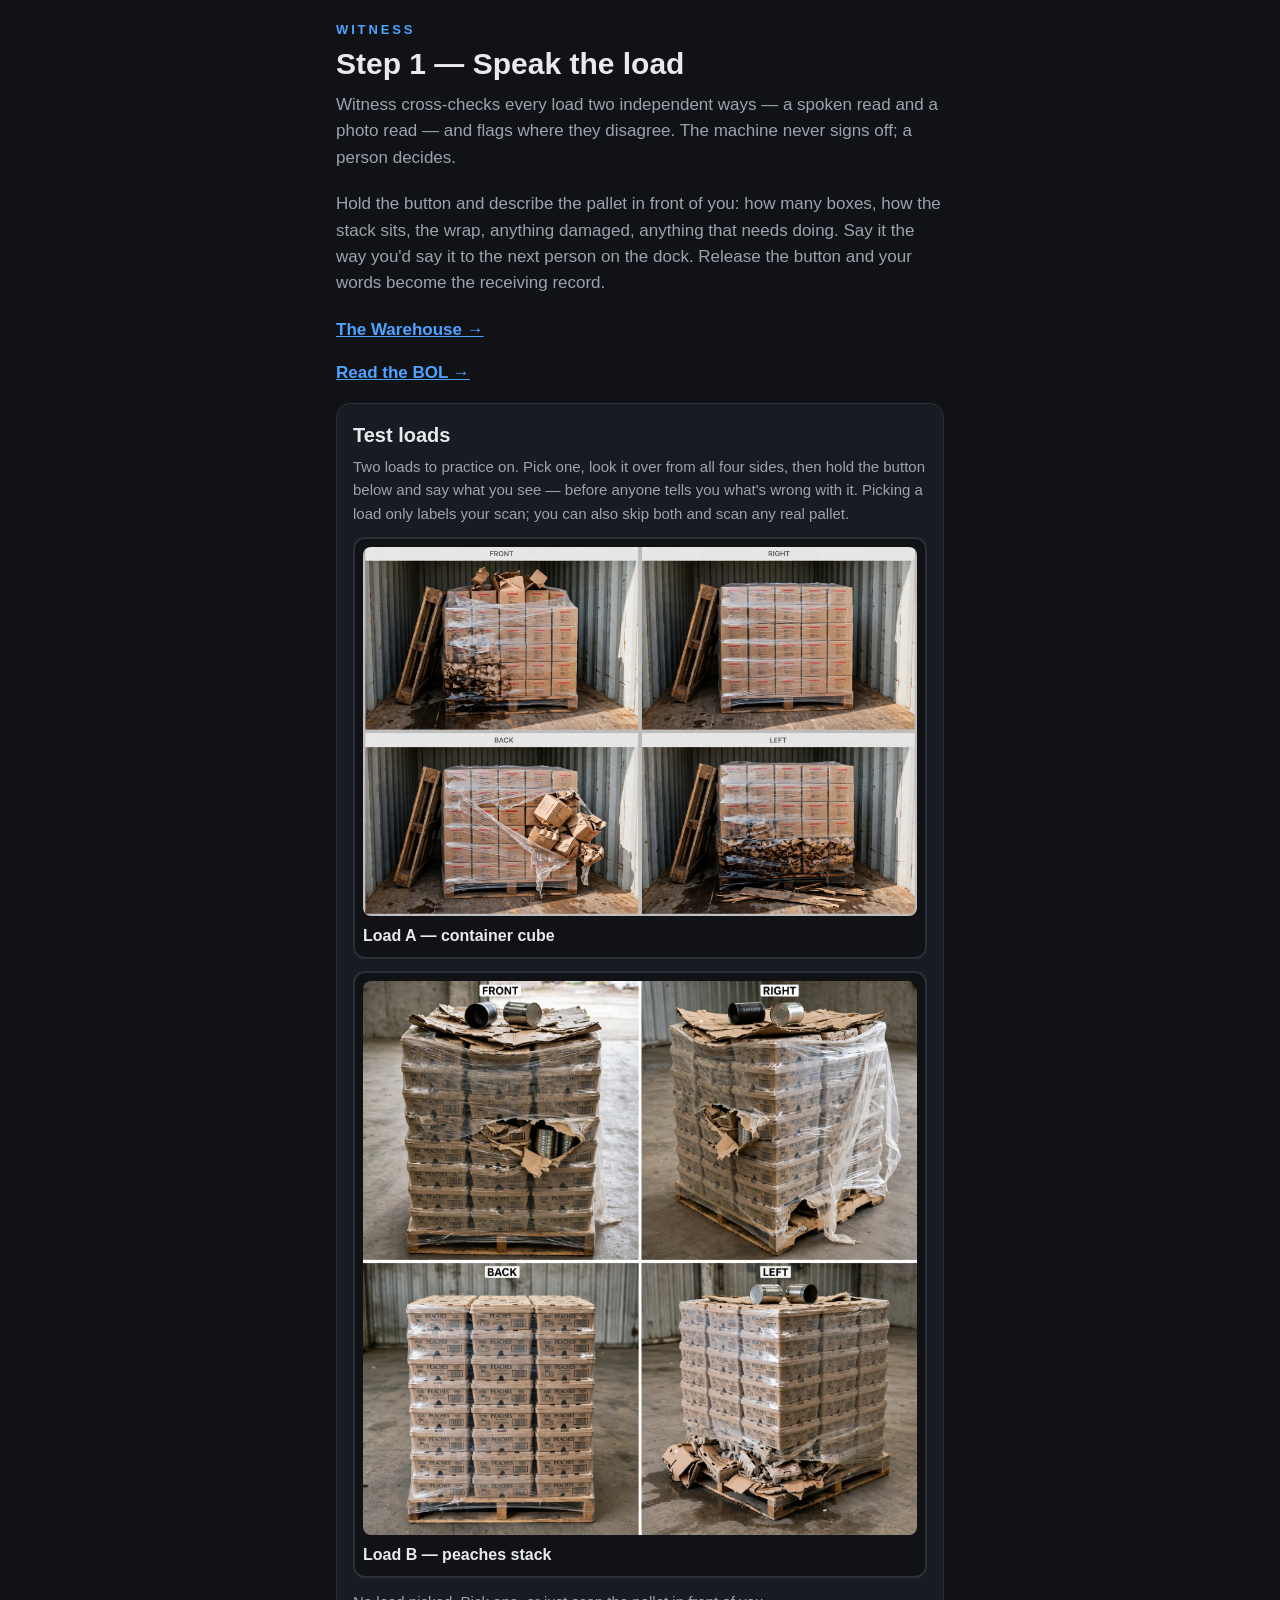
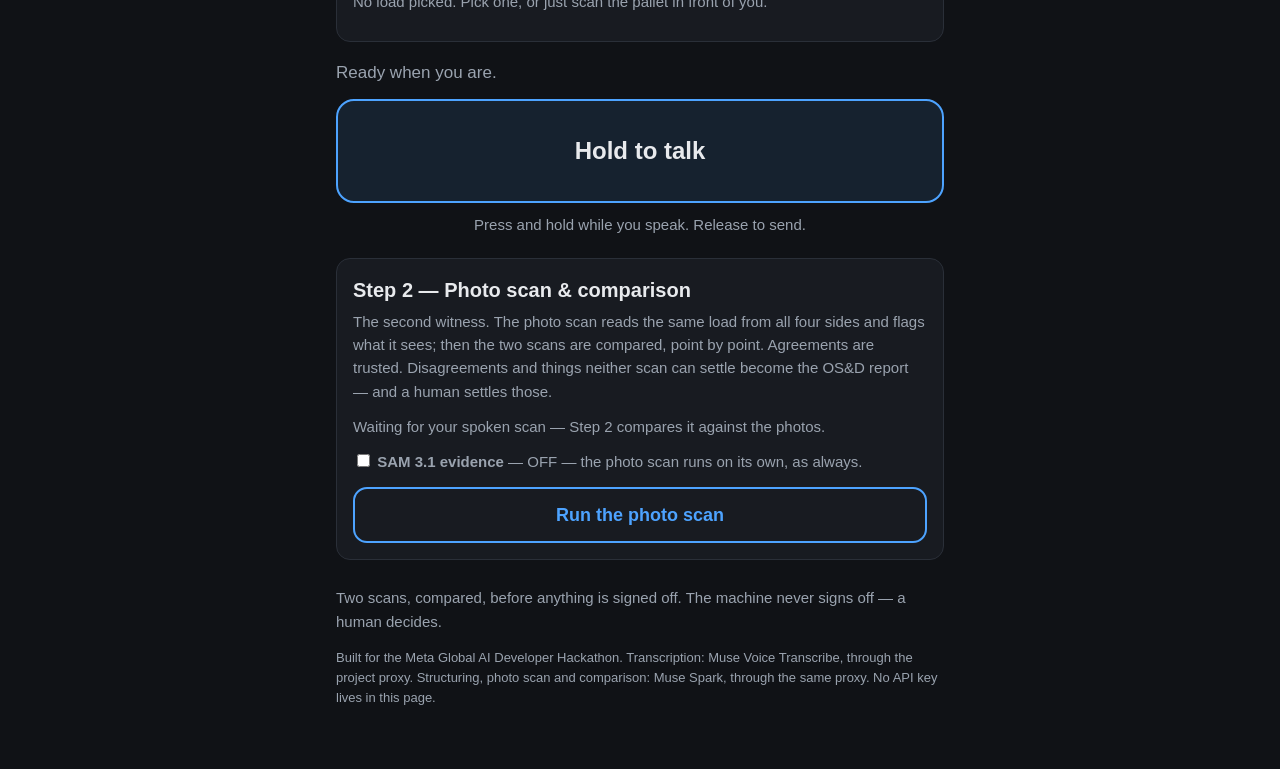
==== commit b3d396a4: "SAM 3.1 as a toggle on the photo scan - worker: POST /segment {imageUrl, concept} -> SAM 3.1 over /v" ====
--- a/index.html
+++ b/index.html
@@ -81,7 +81,11 @@
     and a human settles those.</p>
     <p id="photoStatus" class="note">Waiting for your spoken scan —
     Step 2 compares it against the photos.</p>
+    <p class="note"><label><input type="checkbox" id="samToggle">
+    <strong>SAM 3.1 evidence</strong></label> —
+    <span id="samToggleState">OFF — the photo scan runs on its own, as always.</span></p>
     <button id="photoBtn" class="share" type="button">Run the photo scan</button>
+    <div id="samFigure" hidden></div>
     <div id="photoFlags" hidden></div>
     <div id="verdicts" hidden></div>
     <div id="osdBox" hidden>
